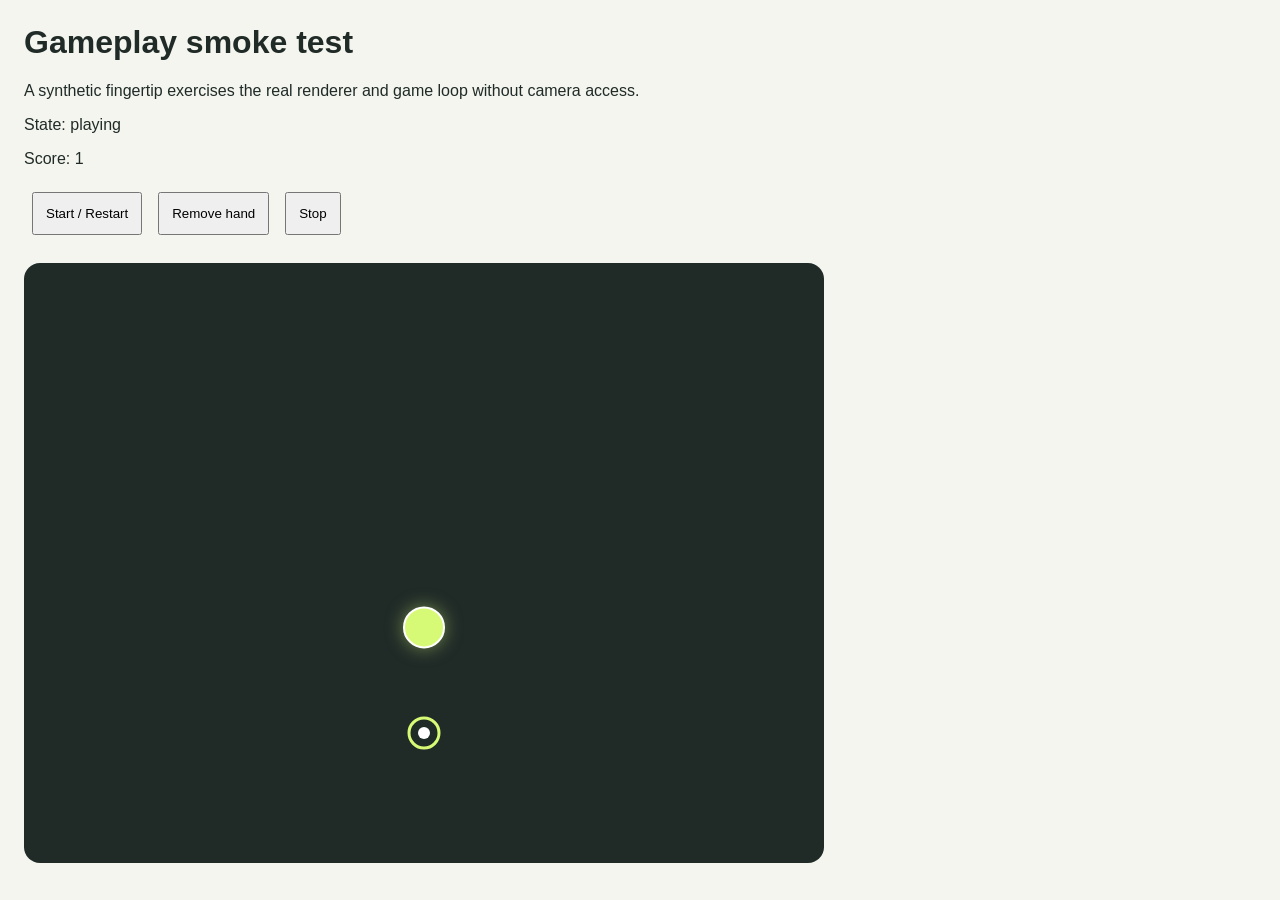
==== tests/gameplay-smoke.html @ 32a9c401 "Add core Air Juggler gameplay" ====
<!doctype html>
<html lang="en">
<meta charset="utf-8">
<meta name="viewport" content="width=device-width, initial-scale=1">
<title>Air Juggler gameplay smoke test</title>
<style>
body { font: 16px sans-serif; background: #f4f5ef; color: #202b28; margin: 24px; }
canvas { display: block; width: min(800px, 100%); aspect-ratio: 4 / 3; background: #202b28; border-radius: 16px; margin: 20px 0; }
button { padding: 12px; margin: 8px; }
</style>
<h1>Gameplay smoke test</h1>
<p>A synthetic fingertip exercises the real renderer and game loop without camera access.</p>
<p id="state" role="status"></p><p id="score"></p>
<button id="restart">Start / Restart</button><button id="remove">Remove hand</button><button id="stop">Stop</button>
<canvas width="800" height="600"></canvas>
<script type="module">
import { HandOverlay } from '../js/overlay.js';
import { GameLoop } from '../js/game-loop.js';
const canvas = document.querySelector('canvas');
const overlay = new HandOverlay(canvas, { videoWidth: 800, videoHeight: 600 });
let present = true;
const loop = new GameLoop(overlay,
  (state) => { document.querySelector('#state').textContent = `State: ${state}`; },
  (score) => { document.querySelector('#score').textContent = `Score: ${score}`; });
const timer = setInterval(() => {
  loop.setHand(present ? { keypoints: [{ name: 'index_finger_tip', x: 400, y: 470 }] } : null);
}, 50);
document.querySelector('#restart').onclick = () => { present = true; loop.start(); };
document.querySelector('#remove').onclick = () => { present = false; };
document.querySelector('#stop').onclick = () => { loop.stop(); document.querySelector('#state').textContent = 'State: stopped'; };
window.addEventListener('pagehide', () => { clearInterval(timer); loop.stop(); });
loop.start();
</script>
</html>
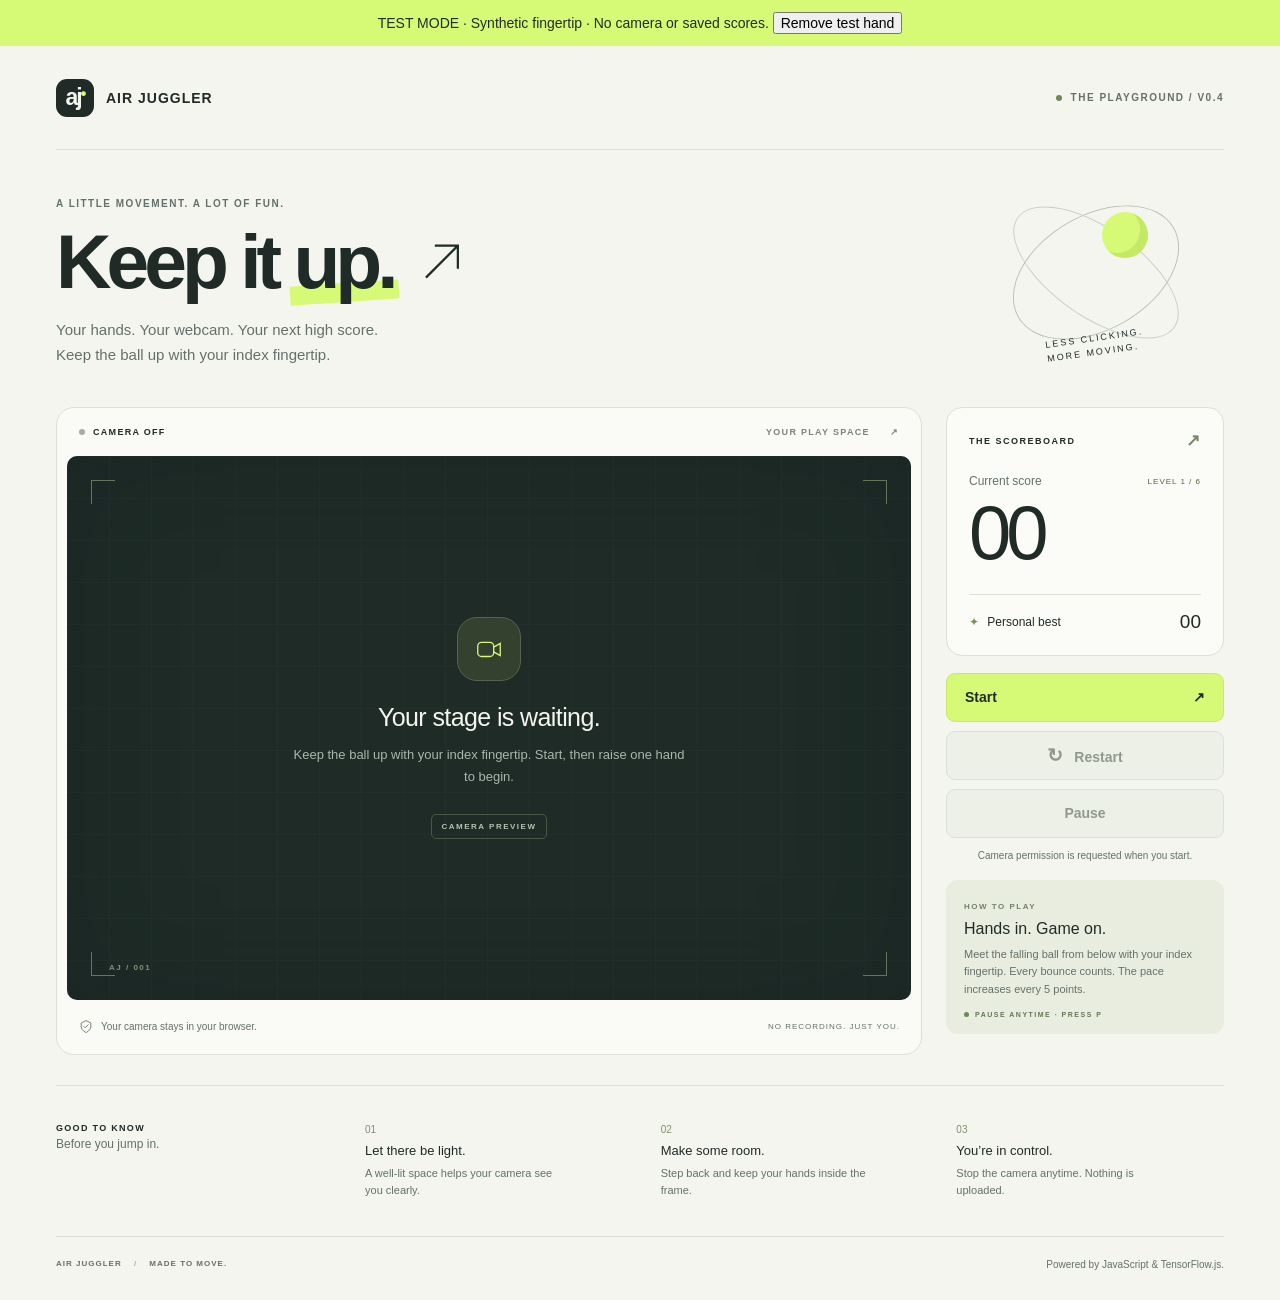
==== commit b2ea6e39: "Polish Air Juggler gameplay experience" ====
--- a/tests/gameplay-smoke.html
+++ b/tests/gameplay-smoke.html
@@ -2,33 +2,52 @@
 <html lang="en">
 <meta charset="utf-8">
 <meta name="viewport" content="width=device-width, initial-scale=1">
-<title>Air Juggler gameplay smoke test</title>
-<style>
-body { font: 16px sans-serif; background: #f4f5ef; color: #202b28; margin: 24px; }
-canvas { display: block; width: min(800px, 100%); aspect-ratio: 4 / 3; background: #202b28; border-radius: 16px; margin: 20px 0; }
-button { padding: 12px; margin: 8px; }
-</style>
-<h1>Gameplay smoke test</h1>
-<p>A synthetic fingertip exercises the real renderer and game loop without camera access.</p>
-<p id="state" role="status"></p><p id="score"></p>
-<button id="restart">Start / Restart</button><button id="remove">Remove hand</button><button id="stop">Stop</button>
-<canvas width="800" height="600"></canvas>
+<title>Air Juggler — synthetic-hand test</title>
+<link rel="stylesheet" href="../css/styles.css">
+<p id="test-status">Loading the actual game UI with a synthetic hand…</p>
 <script type="module">
-import { HandOverlay } from '../js/overlay.js';
-import { GameLoop } from '../js/game-loop.js';
-const canvas = document.querySelector('canvas');
-const overlay = new HandOverlay(canvas, { videoWidth: 800, videoHeight: 600 });
+// Reuse production markup and modules; never request a camera or save test scores.
+const response = await fetch('../index.html');
+const page = new DOMParser().parseFromString(await response.text(), 'text/html');
+document.body.replaceChildren(...page.body.childNodes);
+const banner = document.createElement('div');
+banner.style.cssText = 'padding:12px;text-align:center;background:#d7fa76';
+banner.textContent = 'TEST MODE · Synthetic fingertip · No camera or saved scores. ';
+const remove = document.createElement('button');
+remove.textContent = 'Remove test hand';
+banner.append(remove);
+document.body.prepend(banner);
+const { HandOverlay } = await import('../js/overlay.js');
+const { GameLoop } = await import('../js/game-loop.js');
+const { elements, renderState, renderScores, renderRound } = await import('../js/ui.js');
+const overlay = new HandOverlay(elements.canvas, { videoWidth: 800, videoHeight: 600 });
 let present = true;
-const loop = new GameLoop(overlay,
-  (state) => { document.querySelector('#state').textContent = `State: ${state}`; },
-  (score) => { document.querySelector('#score').textContent = `Score: ${score}`; });
+let state = 'idle';
+let best = 0;
+let previousBest = 0;
+const loop = new GameLoop(overlay, (next, details) => {
+  if (state !== next) { state = next; renderState(state); }
+  renderRound(state, details, best, previousBest);
+}, (score) => { best = Math.max(best, score); renderScores(score, best); });
+function start() {
+  present = true;
+  previousBest = best;
+  state = 'waiting';
+  renderState(state);
+  loop.start();
+}
+elements.start.onclick = () => {
+  if (state === 'idle') start();
+  else { loop.stop(); state = 'idle'; renderState(state); }
+};
+elements.restart.onclick = start;
+elements.pause.onclick = () => loop.paused ? loop.resume() : loop.pause();
+remove.onclick = () => { present = false; };
 const timer = setInterval(() => {
   loop.setHand(present ? { keypoints: [{ name: 'index_finger_tip', x: 400, y: 470 }] } : null);
 }, 50);
-document.querySelector('#restart').onclick = () => { present = true; loop.start(); };
-document.querySelector('#remove').onclick = () => { present = false; };
-document.querySelector('#stop').onclick = () => { loop.stop(); document.querySelector('#state').textContent = 'State: stopped'; };
 window.addEventListener('pagehide', () => { clearInterval(timer); loop.stop(); });
-loop.start();
+renderScores(0, 0);
+renderState('idle');
 </script>
 </html>
--- a/css/styles.css
+++ b/css/styles.css
@@ -0,0 +1,900 @@
+:root {
+  color-scheme:light;
+  --paper:#f4f5ef;
+  --ink:#202b28;
+  --muted:#64716b;
+  --line:#dce0d6;
+  --accent:#d7fa76;
+  --display:'Space Grotesk',sans-serif;
+  --body:'DM Sans',sans-serif
+}
+
+* {
+  box-sizing:border-box
+}
+
+body {
+  margin:0;
+  background:var(--paper);
+  color:var(--ink);
+  font-family:var(--body);
+  font-size:14px
+}
+
+button,a {
+  -webkit-tap-highlight-color:transparent
+}
+
+button {
+  font:inherit
+}
+
+button:focus-visible,a:focus-visible {
+  outline:3px solid #567729;
+  outline-offset:5px
+}
+
+[hidden] {
+  display:none!important
+}
+
+.page-shell {
+  max-width:1320px;
+  padding:0 56px;
+  margin:auto
+}
+
+.site-header {
+  height:104px;
+  display:flex;
+  align-items:center;
+  justify-content:space-between;
+  border-bottom:1px solid var(--line)
+}
+
+.brand {
+  display:flex;
+  align-items:center;
+  gap:12px;
+  text-decoration:none;
+  color:var(--ink);
+  font:700 14px var(--display);
+  letter-spacing:1px
+}
+
+.brand-mark {
+  background:var(--ink);
+  color:var(--paper);
+  width:38px;
+  height:38px;
+  border-radius:11px;
+  display:flex;
+  align-items:center;
+  justify-content:center;
+  font-size:23px;
+  letter-spacing:-2px
+}
+
+.brand-mark span {
+  color:var(--accent);
+  font-size:17px;
+  align-self:flex-start;
+  margin-top:5px
+}
+
+.build-tag,.eyebrow,.small-label,.development-tag,.stage-toolbar,.preview-tag,.stage-coordinate,.score-heading,.site-footer {
+  font-size:10px;
+  letter-spacing:1.5px;
+  font-weight:700
+}
+
+.build-tag {
+  display:flex;
+  gap:9px;
+  align-items:center;
+  color:var(--muted)
+}
+
+.build-tag>span,.development-tag>span {
+  width:6px;
+  height:6px;
+  border-radius:50%;
+  background:#6f8759
+}
+
+.intro {
+  display:flex;
+  justify-content:space-between;
+  align-items:center;
+  padding:48px 0 40px
+}
+
+.eyebrow {
+  margin:0 0 14px;
+  color:var(--muted)
+}
+
+h1 {
+  font:600 clamp(56px,6vw,82px)/1 var(--display);
+  letter-spacing:-5px;
+  margin:0 0 18px
+}
+
+h1>span {
+  position:relative;
+  z-index:0
+}
+
+h1>span:after {
+  content:'';
+  position:absolute;
+  left:-3px;
+  right:-6px;
+  bottom:2px;
+  height:19px;
+  background:var(--accent);
+  z-index:-1;
+  transform:rotate(-4deg)
+}
+
+h1 svg {
+  width:52px;
+  height:52px;
+  stroke:var(--ink);
+  stroke-width:3;
+  fill:none;
+  margin-left:23px
+}
+
+.intro-copy {
+  color:var(--muted);
+  line-height:1.65;
+  margin:0;
+  font-size:15px
+}
+
+.orbit {
+  position:relative;
+  width:180px;
+  height:155px;
+  margin-right:38px
+}
+
+.orbit-ring {
+  position:absolute;
+  inset:10px 0 30px;
+  border:1px solid #bac5af;
+  border-radius:50%;
+  transform:rotate(-30deg)
+}
+
+.orbit-ring:after {
+  content:'';
+  position:absolute;
+  inset:12px -7px;
+  border:1px solid #c9d1c1;
+  border-radius:50%;
+  transform:rotate(65deg)
+}
+
+.orbit-ball {
+  position:absolute;
+  top:7px;
+  right:38px;
+  width:46px;
+  height:46px;
+  border-radius:50%;
+  background:var(--accent);
+  box-shadow:inset -8px -5px 0 #c4e967
+}
+
+.orbit-caption {
+  position:absolute;
+  bottom:1px;
+  left:40px;
+  font-size:9px;
+  letter-spacing:2px;
+  line-height:1.5;
+  transform:rotate(-8deg)
+}
+
+.play-layout {
+  display:grid;
+  grid-template-columns:minmax(0,1fr) 278px;
+  gap:24px
+}
+
+.stage-card {
+  border:1px solid var(--line);
+  border-radius:18px;
+  overflow:hidden;
+  background:#fafbf7;
+  align-self:start
+}
+
+.stage-toolbar {
+  display:flex;
+  justify-content:space-between;
+  align-items:center;
+  padding:19px 22px;
+  font-size:9px;
+  letter-spacing:1.3px
+}
+
+.stage-toolbar>span:first-child {
+  display:flex;
+  align-items:center;
+  gap:8px
+}
+
+.status-dot {
+  height:6px;
+  width:6px;
+  background:#a6aea7;
+  border-radius:50%
+}
+
+.status-dot[data-state=ready] {
+  background:#709b3a
+}
+
+.status-dot[data-state=error] {
+  background:#c45c46
+}
+
+.stage-label {
+  color:#7b847d
+}
+
+.stage-label>span {
+  margin-left:16px
+}
+
+.stage {
+  position:relative;
+  aspect-ratio:16/10;
+  background:#1e2b26;
+  overflow:hidden;
+  margin:0 10px;
+  border-radius:10px;
+  display:grid;
+  place-items:center;
+  color:#f4f5ef
+}
+
+.stage-grid {
+  position:absolute;
+  inset:0;
+  background-image:linear-gradient(#ffffff05 1px,transparent 1px),linear-gradient(90deg,#ffffff05 1px,transparent 1px);
+  background-size:42px 42px;
+  pointer-events:none
+}
+
+.stage:after {
+  content:'';
+  position:absolute;
+  inset:0;
+  pointer-events:none;
+  box-shadow:inset 0 0 110px #101b2340
+}
+
+.stage video,.stage canvas {
+  position:absolute;
+  inset:0;
+  width:100%;
+  height:100%;
+  object-fit:cover
+}
+
+.stage video {
+  transform:scaleX(-1)
+}
+
+.stage canvas {
+  pointer-events:none
+}
+
+.corner {
+  position:absolute;
+  width:24px;
+  height:24px;
+  border-color:#66765d;
+  border-style:solid;
+  z-index:1
+}
+
+.top-left {
+  top:24px;
+  left:24px;
+  border-width:1px 0 0 1px
+}
+
+.top-right {
+  top:24px;
+  right:24px;
+  border-width:1px 1px 0 0
+}
+
+.bottom-left {
+  bottom:24px;
+  left:24px;
+  border-width:0 0 1px 1px
+}
+
+.bottom-right {
+  bottom:24px;
+  right:24px;
+  border-width:0 1px 1px 0
+}
+
+.stage-message {
+  position:relative;
+  text-align:center;
+  z-index:2;
+  padding:48px 28px;
+  max-width:450px
+}
+
+.camera-icon {
+  margin:0 auto 22px;
+  width:64px;
+  height:64px;
+  border:1px solid #56634e;
+  border-radius:20px;
+  display:grid;
+  place-items:center;
+  background:#34412e
+}
+
+.camera-icon svg {
+  width:30px;
+  fill:none;
+  stroke:var(--accent);
+  stroke-width:1.4
+}
+
+.stage-message h2 {
+  font:500 25px var(--display);
+  letter-spacing:-.6px;
+  margin:0 0 12px
+}
+
+.stage-message p {
+  font-size:13px;
+  color:#aab7ac;
+  line-height:1.7;
+  margin:0
+}
+
+.preview-tag {
+  display:inline-block;
+  margin-top:26px;
+  border:1px solid #4a5747;
+  padding:7px 10px;
+  border-radius:5px;
+  font-size:8px;
+  color:#b4c1ad
+}
+
+.stage-coordinate {
+  position:absolute;
+  left:42px;
+  bottom:28px;
+  color:#8e9c88;
+  font-size:8px
+}
+
+.stage-footer {
+  display:flex;
+  justify-content:space-between;
+  align-items:center;
+  padding:19px 21px;
+  color:var(--muted);
+  font-size:10px;
+  gap:12px
+}
+
+.stage-footer>span:first-child {
+  display:flex;
+  align-items:center;
+  gap:7px
+}
+
+.stage-footer svg {
+  width:16px;
+  height:16px;
+  stroke:#718467;
+  fill:none;
+  stroke-width:1.2
+}
+
+.stage-footer>span:last-child {
+  font-size:8px;
+  letter-spacing:1px
+}
+
+.control-panel {
+  display:flex;
+  flex-direction:column;
+  gap:17px
+}
+
+.score-card {
+  border:1px solid var(--line);
+  border-radius:16px;
+  padding:22px;
+  background:#fbfcf8
+}
+
+.score-heading {
+  display:flex;
+  justify-content:space-between;
+  align-items:center
+}
+
+.score-heading h2 {
+  font:inherit;
+  margin:0;
+  font-size:9px
+}
+
+.score-heading>span {
+  font-size:17px;
+  color:#7b866f
+}
+
+.score-label {
+  margin:23px 0 0;
+  color:var(--muted);
+  font-size:12px
+}
+
+.score-value {
+  font:500 76px/.98 var(--display);
+  letter-spacing:-5px;
+  margin:8px 0 23px;
+  font-variant-numeric:tabular-nums
+}
+
+.high-score {
+  display:flex;
+  justify-content:space-between;
+  align-items:center;
+  border-top:1px solid var(--line);
+  padding-top:16px;
+  font-size:12px
+}
+
+.high-score>span>span {
+  color:#7b9250;
+  margin-right:5px
+}
+
+.high-score strong {
+  font:500 19px var(--display)
+}
+
+.button {
+  width:100%;
+  min-height:49px;
+  border-radius:9px;
+  font-weight:700;
+  cursor:pointer;
+  transition:background .2s,transform .2s
+}
+
+.button:not(:disabled):active {
+  transform:translateY(1px)
+}
+
+.button-primary {
+  background:var(--accent);
+  border:1px solid #c6e86b;
+  display:flex;
+  justify-content:space-between;
+  align-items:center;
+  padding:0 18px;
+  color:var(--ink)
+}
+
+.button-primary:hover:not(:disabled) {
+  background:#c9ef64
+}
+
+.button-primary:disabled {
+  opacity:.65;
+  cursor:wait
+}
+
+.button-secondary {
+  margin-top:9px;
+  border:1px solid var(--line);
+  background:transparent;
+  color:var(--ink)
+}
+
+.button-secondary>span {
+  font-size:19px;
+  margin-right:7px
+}
+
+.button-secondary:hover:not(:disabled) {
+  background:#e8ecdf
+}
+
+.button:disabled {
+  cursor:not-allowed
+}
+
+.button-secondary:disabled {
+  color:#91998e;
+  background:#edf0e7
+}
+
+.action-card>p {
+  color:var(--muted);
+  font-size:10px;
+  text-align:center;
+  line-height:1.5;
+  margin:10px 8px 0
+}
+
+.coming-card {
+  padding:16px 18px;
+  border-radius:12px;
+  background:#e9eddf
+}
+
+.small-label {
+  font-size:8px;
+  color:#748063
+}
+
+.coming-card h3 {
+  font:500 16px var(--display);
+  margin:8px 0
+}
+
+.coming-card p {
+  font-size:11px;
+  line-height:1.6;
+  color:var(--muted);
+  margin:0 0 12px
+}
+
+.development-tag {
+  font-size:7px;
+  display:flex;
+  align-items:center;
+  gap:6px;
+  color:#657552
+}
+
+.development-tag>span {
+  width:5px;
+  height:5px
+}
+
+.setup-guide {
+  display:grid;
+  grid-template-columns:1.05fr repeat(3,1fr);
+  gap:28px;
+  padding:34px 0 36px;
+  margin-top:30px;
+  border-top:1px solid var(--line)
+}
+
+.setup-guide>h2 {
+  font-size:9px;
+  letter-spacing:1.3px;
+  line-height:1.9;
+  margin:0
+}
+
+.setup-guide>h2>span {
+  font:400 12px var(--body);
+  letter-spacing:0;
+  color:var(--muted)
+}
+
+.step-number {
+  font:500 10px var(--display);
+  color:#81906f
+}
+
+.setup-guide h3 {
+  font:500 13px var(--display);
+  margin:7px 0
+}
+
+.setup-guide p {
+  font-size:11px;
+  line-height:1.6;
+  color:var(--muted);
+  margin:0;
+  max-width:205px
+}
+
+.site-footer {
+  display:flex;
+  justify-content:space-between;
+  padding:22px 0 30px;
+  border-top:1px solid var(--line);
+  color:var(--muted);
+  font-size:8px;
+  letter-spacing:1px
+}
+
+.site-footer>span:last-child {
+  font-weight:400;
+  letter-spacing:0;
+  font-size:10px
+}
+
+.footer-divider {
+  margin:0 9px;
+  color:#a9b29e
+}
+
+.live-caption {
+  position:absolute;
+  bottom:20px;
+  z-index:2;
+  background:#1e2b26e6;
+  padding:10px 14px;
+  border-radius:30px;
+  font-size:11px;
+  max-width:90%;
+  text-align:center
+}
+
+.live-caption>span {
+  display:inline-block;
+  width:6px;
+  height:6px;
+  border-radius:50%;
+  background:var(--accent);
+  margin-right:5px
+}
+
+.stage[data-state=loading] .camera-icon {
+  animation:pulse 1.3s ease-in-out infinite
+}
+
+.stage[data-state=error] .camera-icon {
+  border-color:#bc866b
+}
+
+.stage[data-state=ready] .stage-coordinate {
+  display:none
+}
+
+@keyframes pulse {
+  50% {
+    opacity:.45
+  }
+}
+
+@media(min-width:1100px) {
+  .stage {
+    aspect-ratio:16/10.3
+  }
+}
+
+@media(max-width:950px) {
+  .page-shell {
+    padding:0 28px
+  }
+  .play-layout {
+    grid-template-columns:minmax(0,1fr) 240px;
+    gap:16px
+  }
+  .stage {
+    aspect-ratio:3/4
+  }
+  .stage-footer>span:last-child {
+    display:none
+  }
+  .orbit {
+    margin-right:0
+  }
+  .setup-guide {
+    gap:20px
+  }
+}
+
+@media(max-width:680px) {
+  .page-shell {
+    padding:0 20px
+  }
+  .site-header {
+    height:80px
+  }
+  .brand {
+    font-size:12px
+  }
+  .build-tag {
+    font-size:7px;
+    letter-spacing:.7px
+  }
+  .intro {
+    padding:34px 0 30px
+  }
+  h1 {
+    font-size:62px;
+    letter-spacing:-4px
+  }
+  h1 svg {
+    width:38px;
+    margin-left:12px
+  }
+  .intro-copy {
+    font-size:13px
+  }
+  .eyebrow {
+    font-size:8px
+  }
+  .orbit {
+    display:none
+  }
+  .play-layout {
+    grid-template-columns:1fr
+  }
+  .stage {
+    aspect-ratio:4/3;
+    min-height:310px
+  }
+  .stage-toolbar {
+    padding:17px
+  }
+  .stage-message h2 {
+    font-size:23px
+  }
+  .stage-message {
+    padding:32px 22px
+  }
+  .camera-icon {
+    margin-bottom:16px
+  }
+  .preview-tag {
+    margin-top:18px
+  }
+  .control-panel {
+    display:grid;
+    grid-template-columns:1fr 1fr;
+    gap:14px
+  }
+  .score-card {
+    padding:16px
+  }
+  .score-label {
+    margin-top:14px
+  }
+  .score-value {
+    font-size:58px;
+    margin-bottom:14px
+  }
+  .high-score {
+    font-size:10px;
+    gap:8px
+  }
+  .score-heading h2 {
+    font-size:8px;
+    letter-spacing:.8px
+  }
+  .action-card {
+    align-self:center
+  }
+  .coming-card {
+    grid-column:1/-1
+  }
+  .setup-guide {
+    grid-template-columns:1fr 1fr;
+    gap:25px;
+    margin-top:25px;
+    padding-top:26px
+  }
+  .site-footer {
+    gap:14px;
+    flex-wrap:wrap
+  }
+  .stage-label {
+    font-size:8px
+  }
+  .stage-label>span {
+    margin-left:6px
+  }
+}
+
+@media(prefers-reduced-motion:reduce) {
+  *,*:before,*:after {
+    animation:none!important;
+    transition:none!important
+  }
+}
+
+
+/* Tracking overlays share the preview's exact content area. */
+.stage canvas {
+  object-fit: fill;
+  z-index: 1;
+}
+.live-caption > #tracking-message {
+  display: inline;
+  width: auto;
+  height: auto;
+  border-radius: 0;
+  background: none;
+  margin: 0;
+}
+.stage[data-state="model-loading"] .stage-message {
+  background: rgba(30, 43, 38, 0.94);
+  border-radius: 16px;
+  margin: 16px;
+}
+.stage[data-state="model-loading"] .camera-icon {
+  animation: pulse 1.3s ease-in-out infinite;
+}
+.stage[data-state="tracking"] .stage-coordinate,
+.stage[data-state="no-hand"] .stage-coordinate {
+  display: none;
+}
+.status-dot[data-state="tracking"] {
+  background: #709b3a;
+}
+.status-dot[data-state="no-hand"],
+.status-dot[data-state="model-loading"] {
+  background: #b78b35;
+}
+@media (prefers-reduced-motion: reduce) {
+  .stage[data-state="model-loading"] .camera-icon { animation: none; }
+}
+
+.stage[data-state="game-over"] .stage-message {
+  background: rgba(30, 43, 38, 0.95);
+  border-radius: 16px;
+  margin: 16px;
+}
+.stage[data-state="game-over"] .preview-tag { display: none; }
+.stage[data-state="playing"] .stage-coordinate,
+.stage[data-state="waiting"] .stage-coordinate { display: none; }
+.status-dot[data-state="playing"],
+.status-dot[data-state="waiting"] { background: #709b3a; }
+
+/* Round feedback stays inside the original play-space visual language. */
+.score-label { display: flex; justify-content: space-between; align-items: center; gap: 8px; }
+#level { font-size: 8px; letter-spacing: 1px; color: #52643e; }
+.countdown {
+  position: absolute;
+  z-index: 3;
+  display: grid;
+  place-items: center;
+  width: 110px;
+  height: 110px;
+  border-radius: 50%;
+  background: rgba(30, 43, 38, 0.9);
+  border: 2px solid var(--accent);
+  color: var(--accent);
+  font: 600 64px var(--display);
+  pointer-events: none;
+}
+.stage[data-state="paused"] .stage-message {
+  background: rgba(30, 43, 38, 0.95);
+  border-radius: 16px;
+  margin: 16px;
+}
+.stage[data-state="paused"] .camera-icon,
+.stage[data-state="paused"] .preview-tag,
+.stage[data-state="game-over"] .camera-icon { display: none; }
+#round-result { margin-top: 20px; }
+#result-caption { font-size: 9px; letter-spacing: 1.5px; color: var(--accent); }
+#final-score { display: block; font: 600 62px/1.1 var(--display); margin: 6px 0; }
+#round-result #result-detail { font-size: 11px; }
+.status-dot[data-state="paused"] { background: #b78b35; }
+.stage[data-state="countdown"] .stage-coordinate,
+.stage[data-state="paused"] .stage-coordinate { display: none; }
+@media (max-width: 680px) {
+  .stage[data-state="game-over"] .stage-message { padding: 18px; }
+  #round-result { margin-top: 10px; }
+  #final-score { font-size: 46px; }
+}
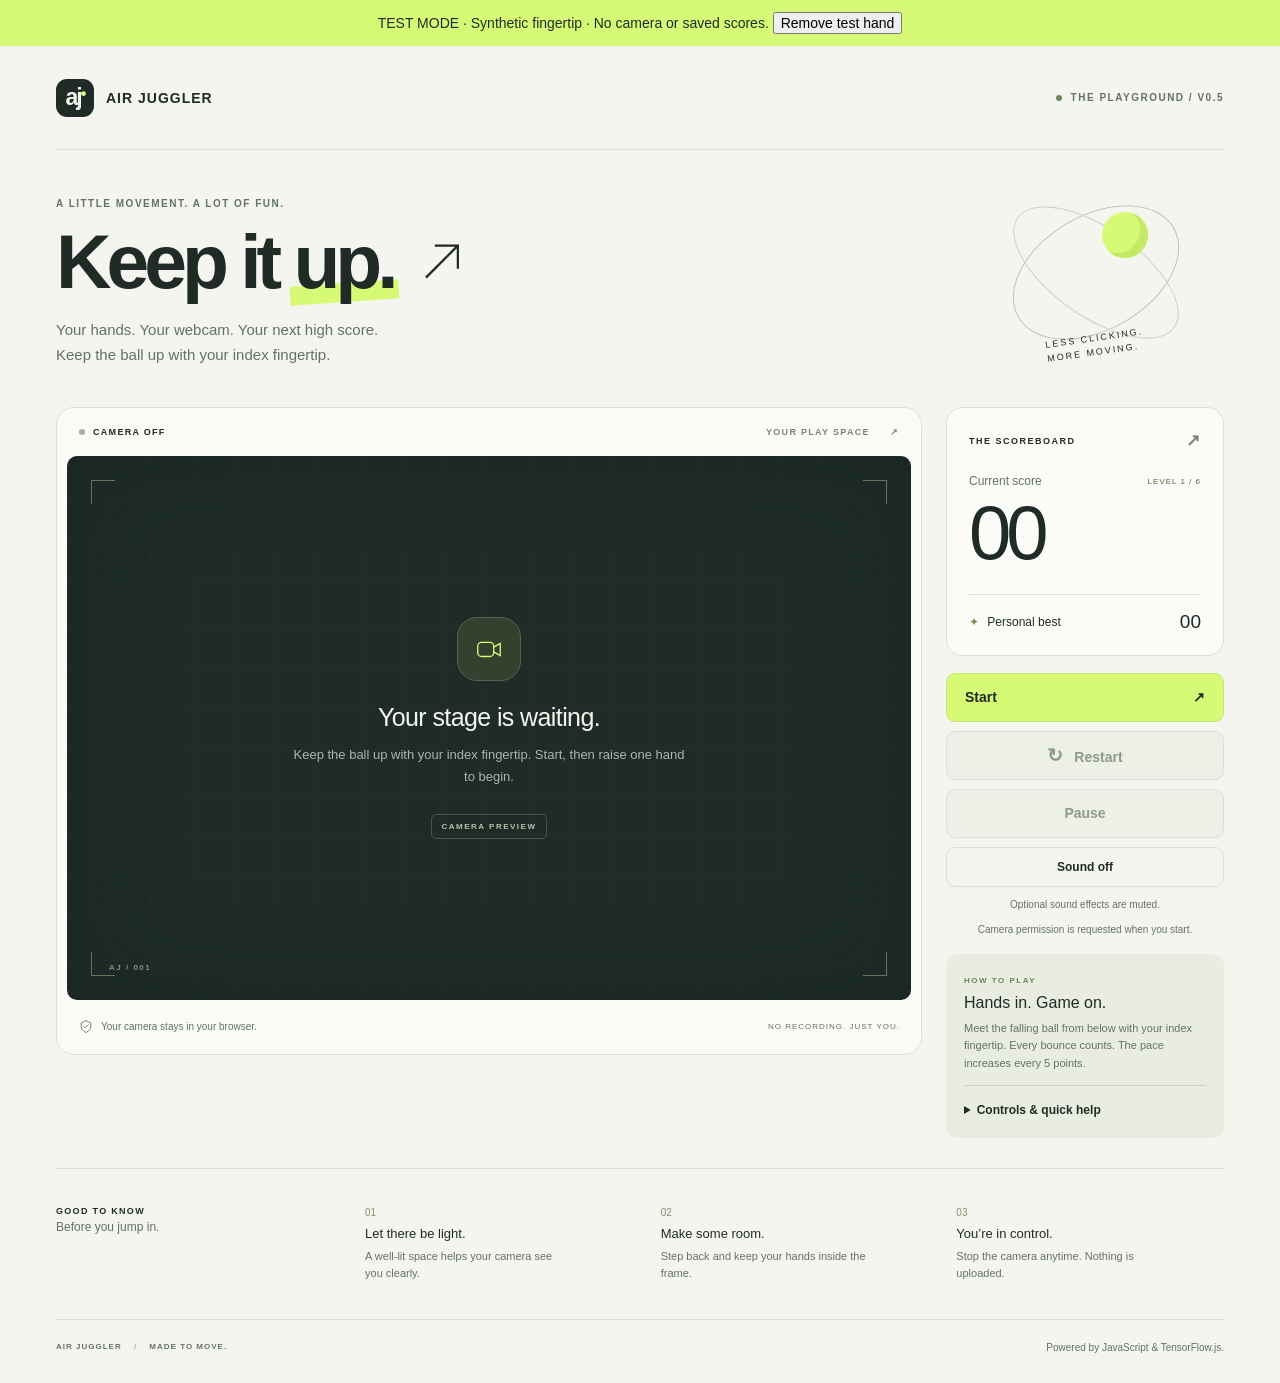
==== commit bfb3d90d: "Add audio and game feedback" ====
--- a/tests/gameplay-smoke.html
+++ b/tests/gameplay-smoke.html
@@ -18,9 +18,13 @@
 banner.append(remove);
 document.body.prepend(banner);
 const { HandOverlay } = await import('../js/overlay.js');
+const { GameAudio } = await import('../js/audio.js');
+const { GameFeedback } = await import('../js/feedback.js');
 const { GameLoop } = await import('../js/game-loop.js');
-const { elements, renderState, renderScores, renderRound } = await import('../js/ui.js');
+const { elements, renderState, renderScores, renderRound, flashScore, announceLevel, clearFeedback, renderSound } = await import('../js/ui.js');
 const overlay = new HandOverlay(elements.canvas, { videoWidth: 800, videoHeight: 600 });
+const audio = new GameAudio();
+const feedback = new GameFeedback(audio, flashScore, announceLevel);
 let present = true;
 let state = 'idle';
 let best = 0;
@@ -28,8 +32,12 @@
 const loop = new GameLoop(overlay, (next, details) => {
   if (state !== next) { state = next; renderState(state); }
   renderRound(state, details, best, previousBest);
+  feedback.update(state, details);
+  if (['paused', 'game-over'].includes(state)) clearFeedback();
 }, (score) => { best = Math.max(best, score); renderScores(score, best); });
 function start() {
+  feedback.reset();
+  clearFeedback();
   present = true;
   previousBest = best;
   state = 'waiting';
@@ -38,16 +46,23 @@
 }
 elements.start.onclick = () => {
   if (state === 'idle') start();
-  else { loop.stop(); state = 'idle'; renderState(state); }
+  else { loop.stop(); feedback.reset(); clearFeedback(); state = 'idle'; renderState(state); }
 };
 elements.restart.onclick = start;
 elements.pause.onclick = () => loop.paused ? loop.resume() : loop.pause();
+elements.sound.onclick = async () => {
+  if (audio.muted) {
+    const enabled = await audio.enable();
+    renderSound(audio.muted, !enabled);
+  } else { audio.mute(); renderSound(true); }
+};
 remove.onclick = () => { present = false; };
 const timer = setInterval(() => {
   loop.setHand(present ? { keypoints: [{ name: 'index_finger_tip', x: 400, y: 470 }] } : null);
 }, 50);
-window.addEventListener('pagehide', () => { clearInterval(timer); loop.stop(); });
+window.addEventListener('pagehide', () => { clearInterval(timer); loop.stop(); audio.mute(); });
 renderScores(0, 0);
 renderState('idle');
+renderSound(true);
 </script>
 </html>
--- a/css/styles.css
+++ b/css/styles.css
@@ -898,3 +898,36 @@
   #round-result { margin-top: 10px; }
   #final-score { font-size: 46px; }
 }
+
+/* Optional feedback complements, rather than replaces, visible game states. */
+.score-value { transition: color 160ms ease, transform 160ms ease; transform-origin: left center; }
+.score-value.score-hit { color: #4d7221; transform: scale(1.04); }
+.level-notice {
+  position: absolute;
+  top: 18px;
+  left: 50%;
+  transform: translateX(-50%);
+  z-index: 3;
+  max-width: calc(100% - 40px);
+  padding: 10px 16px;
+  border: 1px solid #d7fa7680;
+  border-radius: 24px;
+  background: #202b28ed;
+  color: var(--accent);
+  font-size: 12px;
+  text-align: center;
+  pointer-events: none;
+}
+.sound-button { min-height: 40px; font-size: 12px; }
+.sound-button[aria-pressed="true"] { background: #e0ebcb; border-color: #b0c78b; }
+.sound-status { font-size: 10px; color: var(--muted); }
+.controls-help { border-top: 1px solid #cdd5c2; padding-top: 12px; margin-top: 12px; }
+.controls-help summary { cursor: pointer; font-weight: 600; font-size: 12px; padding: 5px 0; }
+.controls-help summary:focus-visible { outline: 3px solid #567729; outline-offset: 4px; border-radius: 3px; }
+.controls-help dl { font-size: 11px; line-height: 1.6; margin: 12px 0; }
+.controls-help dt { font-weight: 700; margin-top: 8px; }
+.controls-help dd { margin: 0; color: var(--muted); }
+kbd { font: inherit; padding: 1px 5px; border: 1px solid #aab799; border-radius: 4px; }
+@media (prefers-reduced-motion: reduce) {
+  .score-value.score-hit { transform: none; }
+}
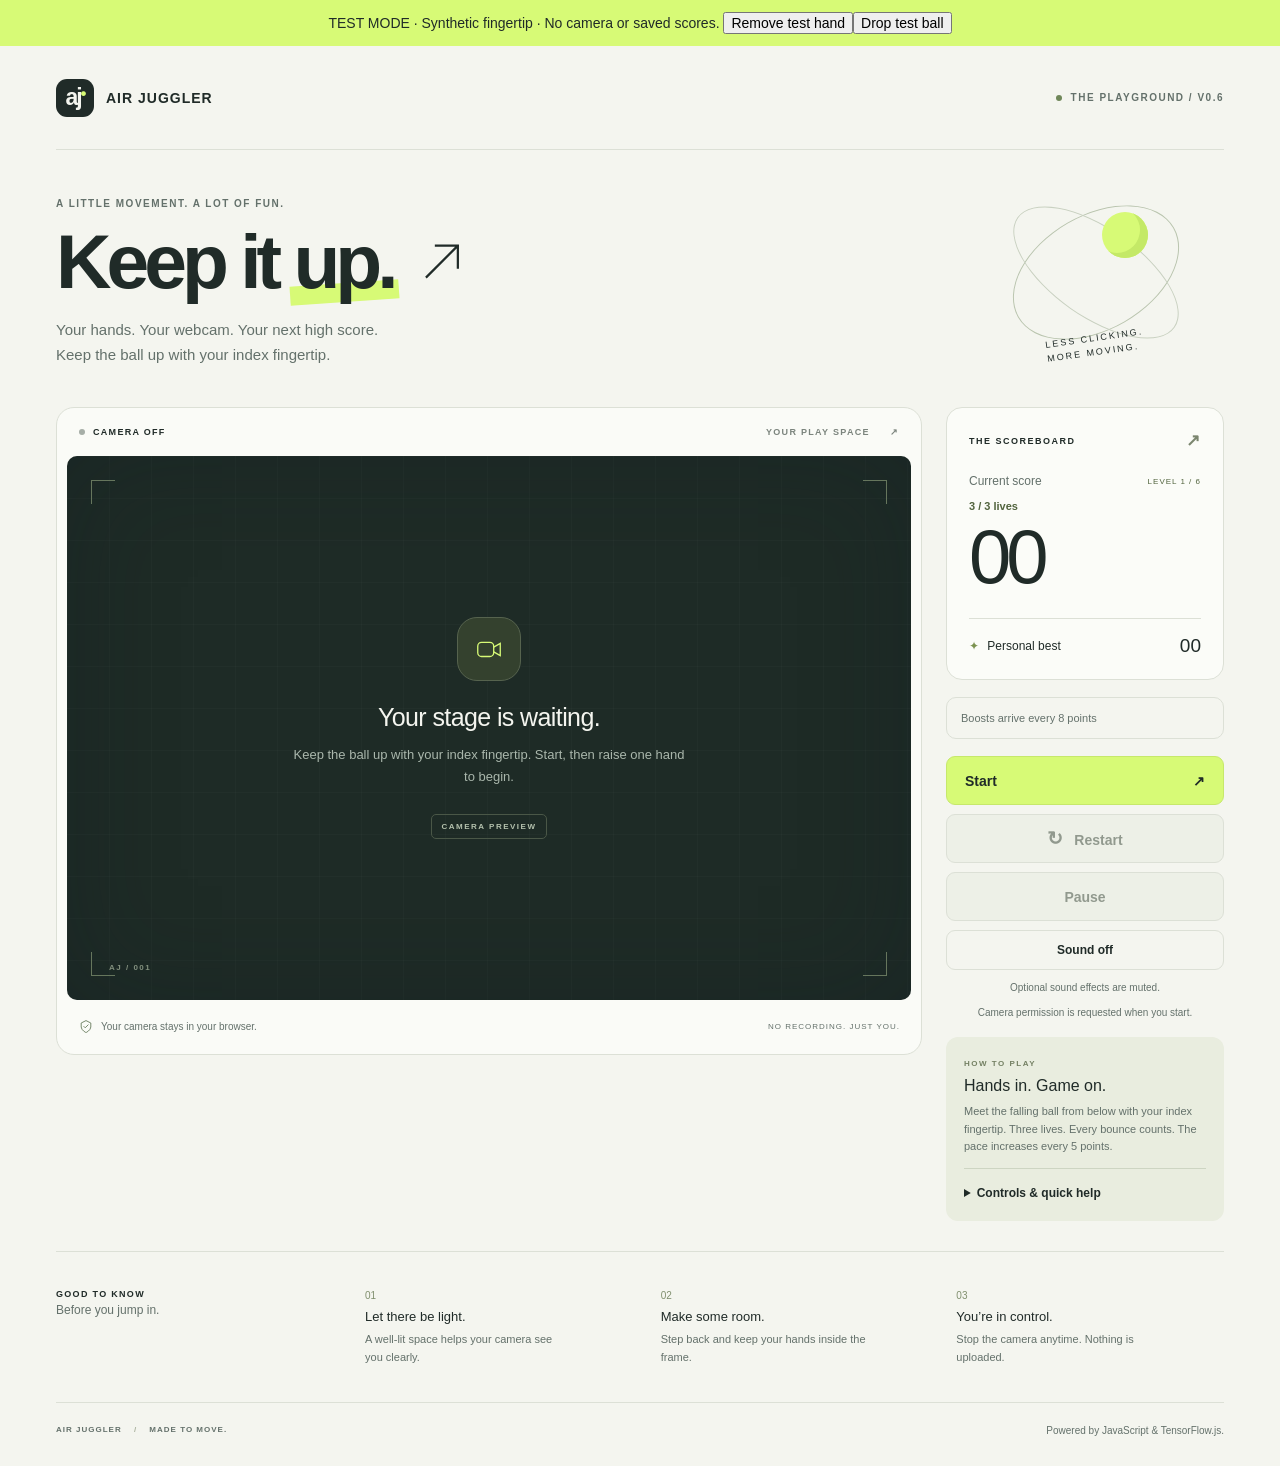
==== commit 6e8fa80d: "Add advanced gameplay features" ====
--- a/tests/gameplay-smoke.html
+++ b/tests/gameplay-smoke.html
@@ -16,6 +16,9 @@
 const remove = document.createElement('button');
 remove.textContent = 'Remove test hand';
 banner.append(remove);
+const drop = document.createElement('button');
+drop.textContent = 'Drop test ball';
+banner.append(drop);
 document.body.prepend(banner);
 const { HandOverlay } = await import('../js/overlay.js');
 const { GameAudio } = await import('../js/audio.js');
@@ -33,12 +36,13 @@
   if (state !== next) { state = next; renderState(state); }
   renderRound(state, details, best, previousBest);
   feedback.update(state, details);
-  if (['paused', 'game-over'].includes(state)) clearFeedback();
+  if (['paused', 'game-over', 'life-lost'].includes(state)) clearFeedback();
 }, (score) => { best = Math.max(best, score); renderScores(score, best); });
 function start() {
   feedback.reset();
   clearFeedback();
   present = true;
+  remove.textContent = 'Remove test hand';
   previousBest = best;
   state = 'waiting';
   renderState(state);
@@ -56,7 +60,11 @@
     renderSound(audio.muted, !enabled);
   } else { audio.mute(); renderSound(true); }
 };
-remove.onclick = () => { present = false; };
+remove.onclick = () => {
+  present = !present;
+  remove.textContent = present ? 'Remove test hand' : 'Restore test hand';
+};
+drop.onclick = () => { if (loop.game.status === 'playing') loop.game.ball.y = 650; };
 const timer = setInterval(() => {
   loop.setHand(present ? { keypoints: [{ name: 'index_finger_tip', x: 400, y: 470 }] } : null);
 }, 50);
--- a/css/styles.css
+++ b/css/styles.css
@@ -931,3 +931,26 @@
 @media (prefers-reduced-motion: reduce) {
   .score-value.score-hit { transform: none; }
 }
+
+.round-status { margin-top: 12px; font-size: 11px; font-weight: 600; color: #52643e; }
+.power-status {
+  display: flex;
+  align-items: center;
+  justify-content: space-between;
+  gap: 8px;
+  padding: 12px 14px;
+  border: 1px solid var(--line);
+  border-radius: 10px;
+  font-size: 11px;
+  line-height: 1.5;
+  color: var(--muted);
+}
+.power-status[data-active="true"] { background: #e4efcf; border-color: #a8be83; color: #31451e; }
+#power-time { white-space: nowrap; font-variant-numeric: tabular-nums; font-weight: 700; }
+.stage[data-state="life-lost"] .stage-message { background: #1e2b26f2; border-radius: 16px; margin: 16px; }
+.stage[data-state="life-lost"] .camera-icon,
+.stage[data-state="life-lost"] .preview-tag { display: none; }
+.status-dot[data-state="life-lost"] { background: #b78b35; }
+@media (max-width: 680px) {
+  .power-status { grid-column: 1 / -1; grid-row: 2; }
+}
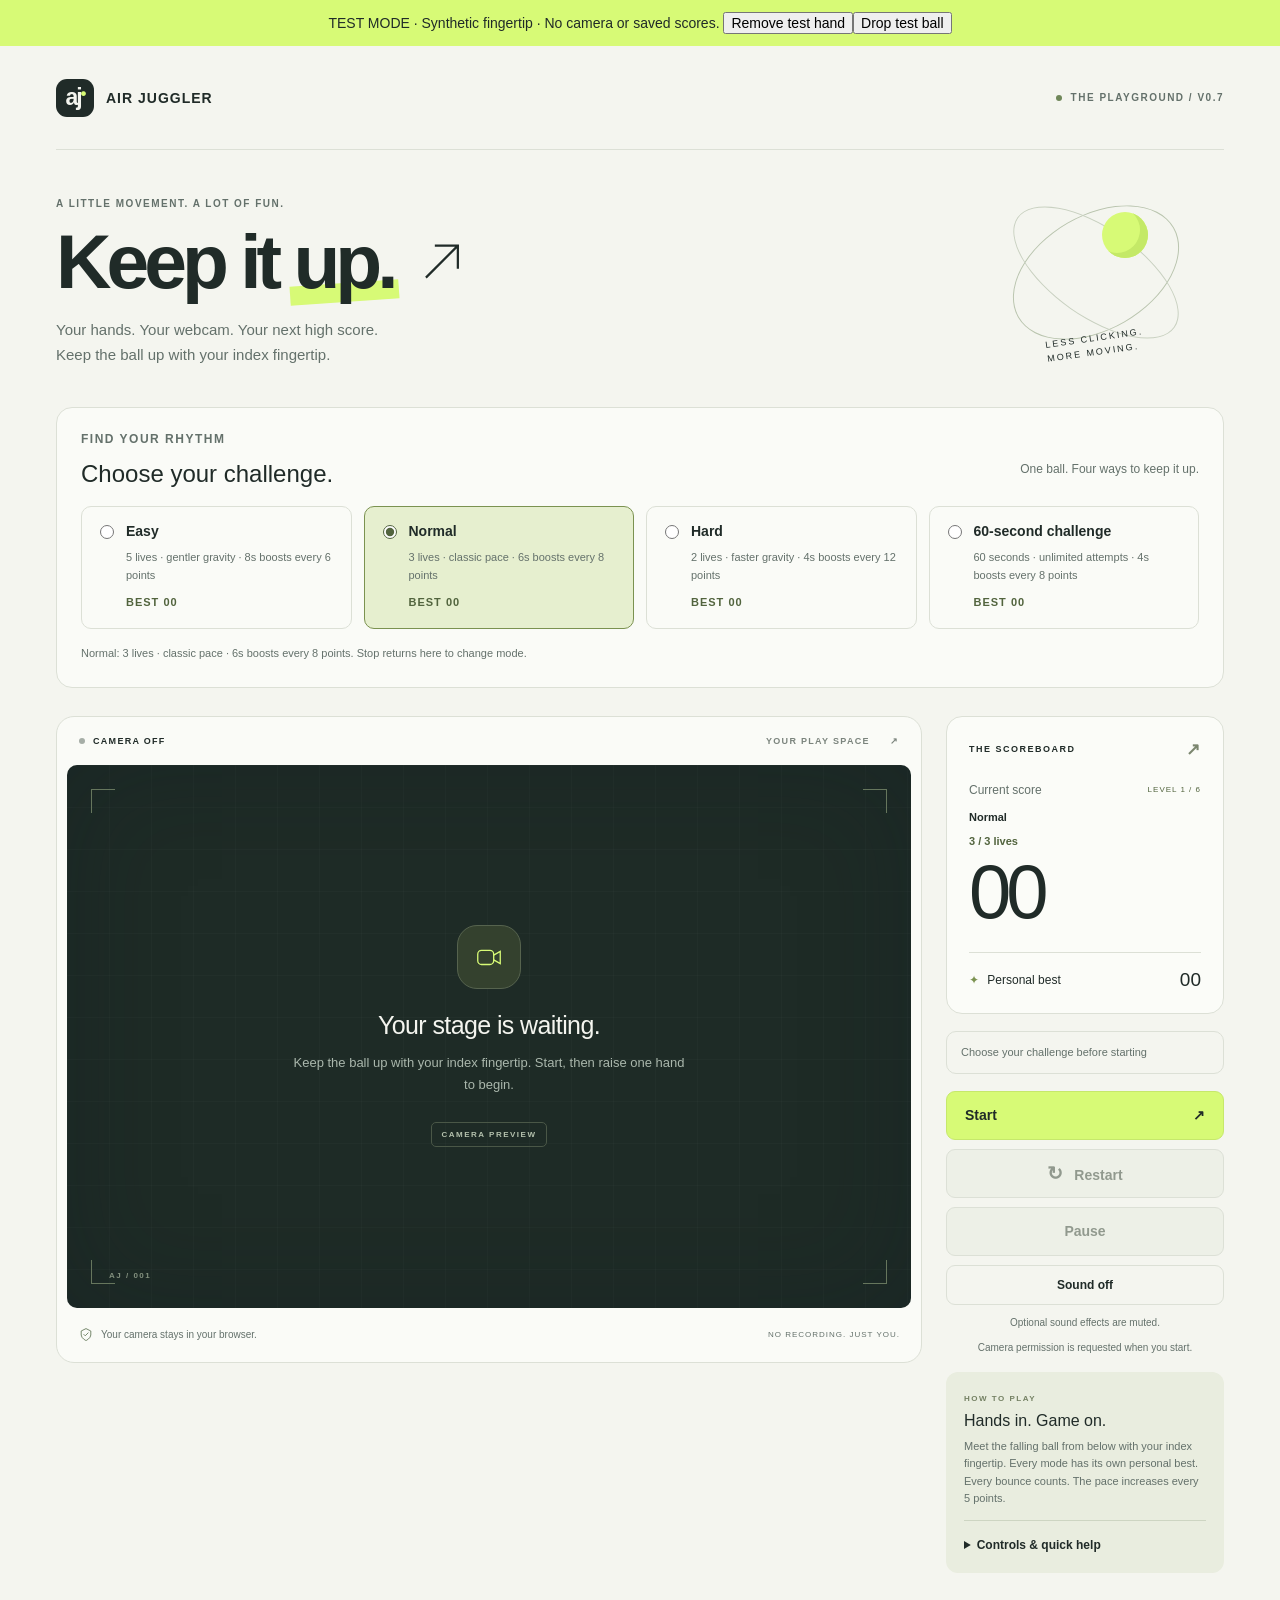
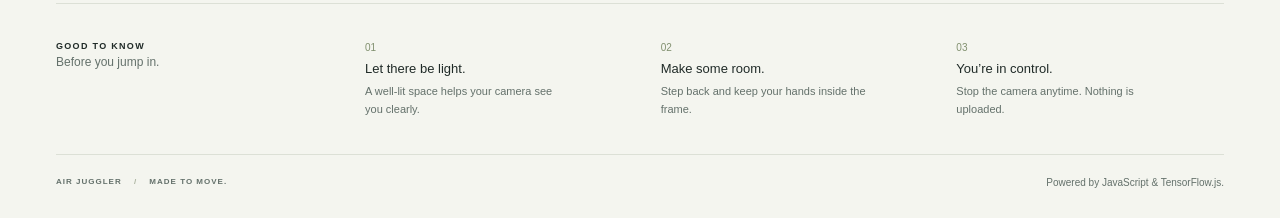
==== commit 50562c6f: "Add gameplay modes" ====
--- a/tests/gameplay-smoke.html
+++ b/tests/gameplay-smoke.html
@@ -24,12 +24,14 @@
 const { GameAudio } = await import('../js/audio.js');
 const { GameFeedback } = await import('../js/feedback.js');
 const { GameLoop } = await import('../js/game-loop.js');
-const { elements, renderState, renderScores, renderRound, flashScore, announceLevel, clearFeedback, renderSound } = await import('../js/ui.js');
+const { elements, renderState, renderScores, renderRound, flashScore, announceLevel, clearFeedback, renderSound, renderModeSelection } = await import('../js/ui.js');
 const overlay = new HandOverlay(elements.canvas, { videoWidth: 800, videoHeight: 600 });
 const audio = new GameAudio();
 const feedback = new GameFeedback(audio, flashScore, announceLevel);
 let present = true;
 let state = 'idle';
+let selectedMode = 'normal';
+const bests = { easy: 0, normal: 0, hard: 0, timed: 0 };
 let best = 0;
 let previousBest = 0;
 const loop = new GameLoop(overlay, (next, details) => {
@@ -37,7 +39,7 @@
   renderRound(state, details, best, previousBest);
   feedback.update(state, details);
   if (['paused', 'game-over', 'life-lost'].includes(state)) clearFeedback();
-}, (score) => { best = Math.max(best, score); renderScores(score, best); });
+}, (score) => { best = Math.max(best, score); bests[selectedMode] = best; renderScores(score, best); });
 function start() {
   feedback.reset();
   clearFeedback();
@@ -46,11 +48,11 @@
   previousBest = best;
   state = 'waiting';
   renderState(state);
-  loop.start();
+  loop.start(selectedMode);
 }
 elements.start.onclick = () => {
   if (state === 'idle') start();
-  else { loop.stop(); feedback.reset(); clearFeedback(); state = 'idle'; renderState(state); }
+  else { loop.stop(); feedback.reset(); clearFeedback(); state = 'idle'; renderState(state); renderModeSelection(selectedMode, (id) => bests[id]); }
 };
 elements.restart.onclick = start;
 elements.pause.onclick = () => loop.paused ? loop.resume() : loop.pause();
@@ -69,6 +71,14 @@
   loop.setHand(present ? { keypoints: [{ name: 'index_finger_tip', x: 400, y: 470 }] } : null);
 }, 50);
 window.addEventListener('pagehide', () => { clearInterval(timer); loop.stop(); audio.mute(); });
+document.querySelector('#mode-options').onchange = (event) => {
+  if (state !== 'idle') return;
+  selectedMode = event.target.value;
+  best = bests[selectedMode];
+  renderModeSelection(selectedMode, (id) => bests[id]);
+  renderScores(0, best);
+};
+renderModeSelection(selectedMode, (id) => bests[id]);
 renderScores(0, 0);
 renderState('idle');
 renderSound(true);
--- a/css/styles.css
+++ b/css/styles.css
@@ -954,3 +954,24 @@
 @media (max-width: 680px) {
   .power-status { grid-column: 1 / -1; grid-row: 2; }
 }
+
+.mode-selection { margin-bottom: 28px; padding: 24px; border: 1px solid var(--line); border-radius: 16px; background: #fafbf7; }
+.mode-heading { display: flex; align-items: center; justify-content: space-between; gap: 16px; }
+.mode-heading h2 { font: 500 24px var(--display); margin: 0 0 18px; }
+.mode-heading p { color: var(--muted); font-size: 12px; }
+.mode-selection fieldset { border: 0; margin: 0; padding: 0; }
+.mode-options { display: grid; grid-template-columns: repeat(4, 1fr); gap: 12px; }
+.mode-option { display: grid; grid-template-columns: 18px 1fr; gap: 10px; padding: 16px; border: 1px solid var(--line); border-radius: 10px; cursor: pointer; }
+.mode-option:has(input:checked) { background: #e6efcf; border-color: #7b9250; }
+.mode-option:focus-within { outline: 3px solid #567729; outline-offset: 3px; }
+.mode-option input { accent-color: #52643e; margin: 2px 0 0; }
+.mode-option strong { font: 600 14px var(--display); }
+.mode-option span, .mode-option small { grid-column: 2; font-size: 11px; line-height: 1.6; color: var(--muted); }
+.mode-option small { font-weight: 700; letter-spacing: 1px; color: #52643e; }
+#mode-description { margin: 16px 0 0; font-size: 11px; line-height: 1.6; color: var(--muted); }
+.mode-status { display: flex; gap: 8px; justify-content: space-between; margin-top: 14px; font-size: 11px; font-weight: 600; }
+#challenge-timer { font-variant-numeric: tabular-nums; }
+#challenge-timer[data-urgent="true"] { color: #a1442f; }
+.visually-hidden { position: absolute; width: 1px; height: 1px; padding: 0; margin: -1px; overflow: hidden; clip-path: inset(50%); white-space: nowrap; border: 0; }
+@media (max-width: 950px) { .mode-options { grid-template-columns: repeat(2, 1fr); } }
+@media (max-width: 480px) { .mode-selection { padding: 16px; } .mode-heading { display: block; } .mode-options { grid-template-columns: 1fr; } }
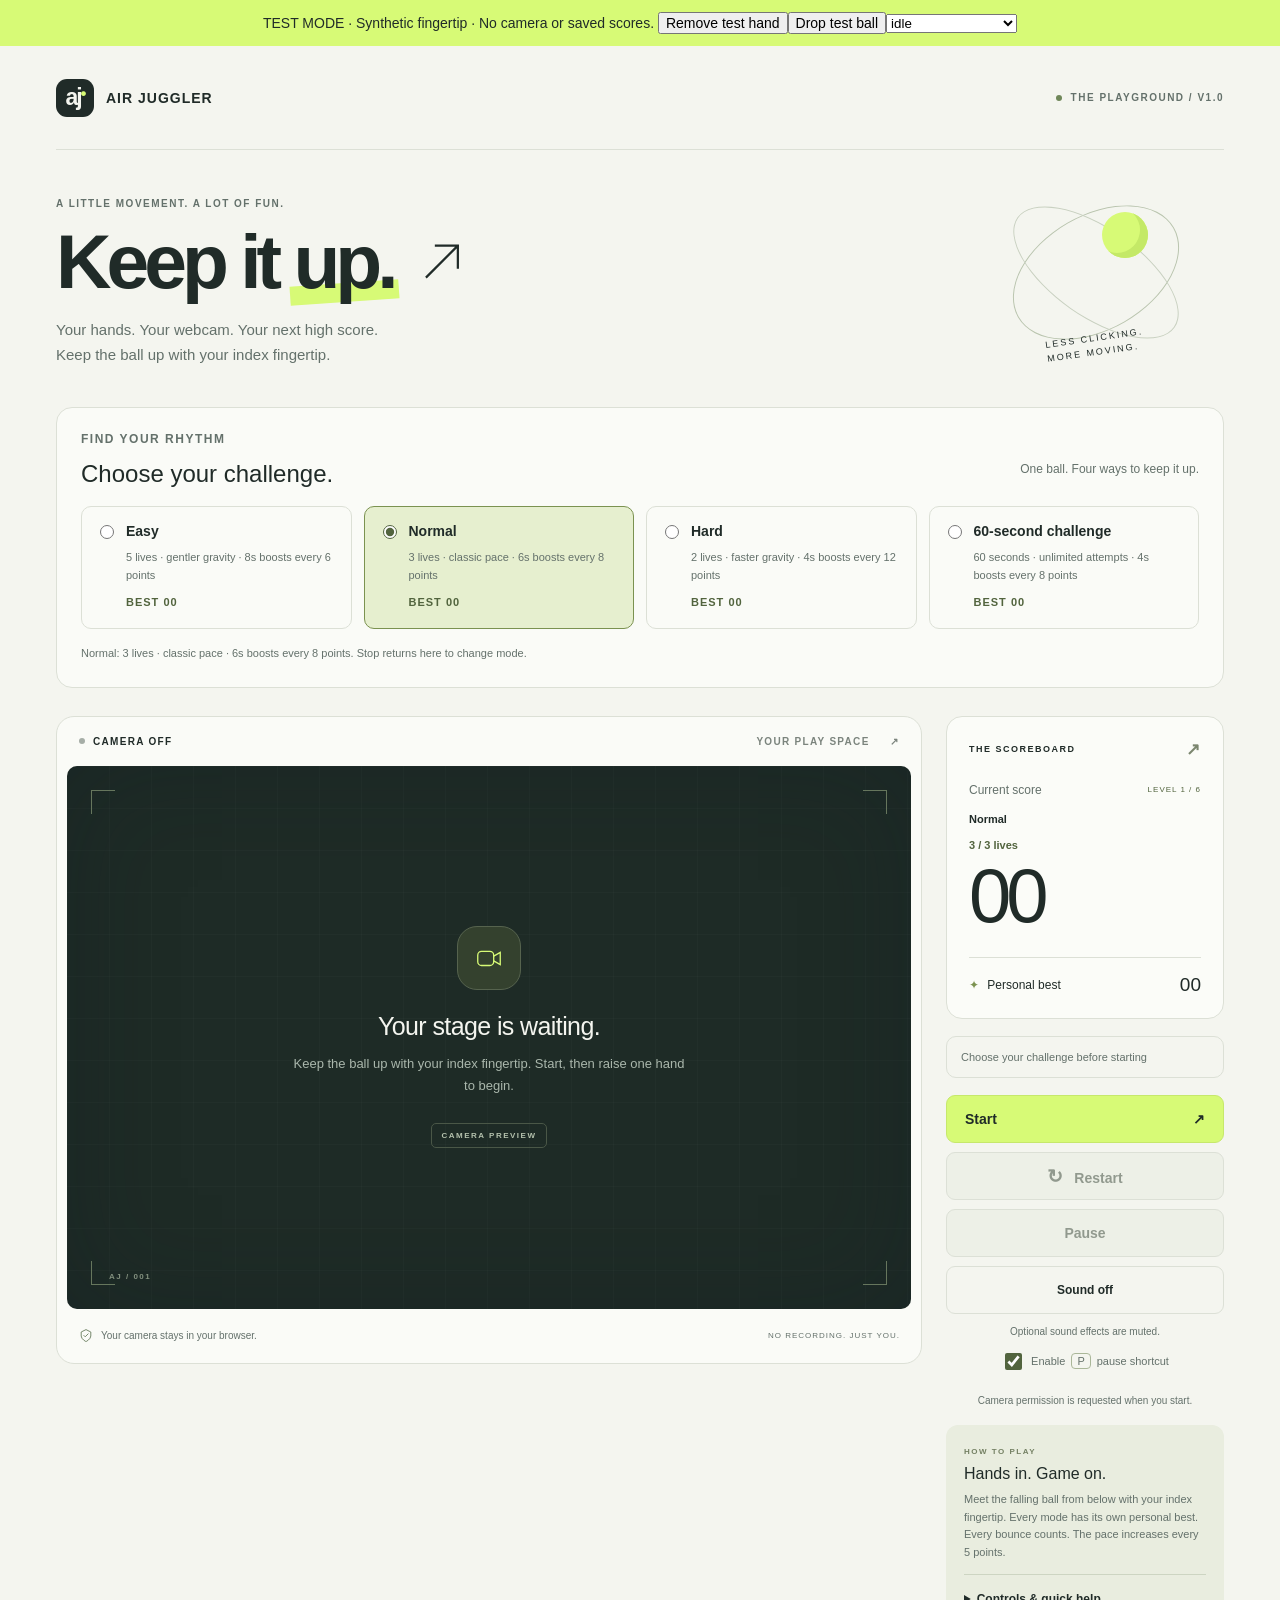
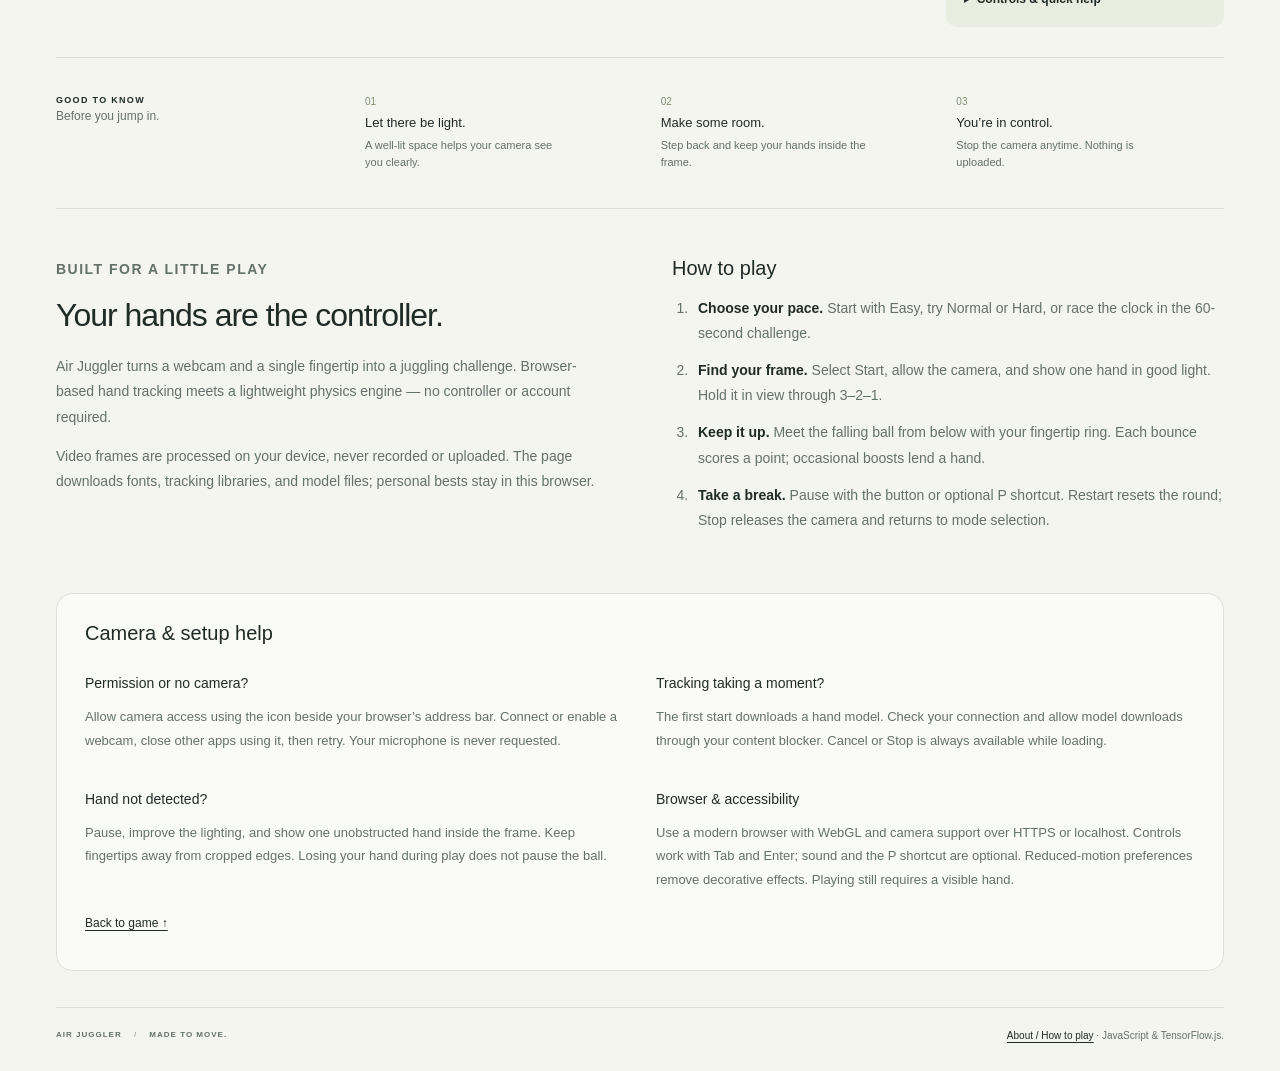
==== commit 1d4cda33: "Polish Air Juggler for release" ====
--- a/tests/gameplay-smoke.html
+++ b/tests/gameplay-smoke.html
@@ -19,12 +19,19 @@
 const drop = document.createElement('button');
 drop.textContent = 'Drop test ball';
 banner.append(drop);
+const states = document.createElement('select');
+states.setAttribute('aria-label', 'Preview setup state');
+for (const value of ['idle', 'loading', 'model-loading', 'permission-denied', 'no-camera', 'error']) {
+  const option = document.createElement('option');
+  option.value = value; option.textContent = value; states.append(option);
+}
+banner.append(states);
 document.body.prepend(banner);
 const { HandOverlay } = await import('../js/overlay.js');
 const { GameAudio } = await import('../js/audio.js');
 const { GameFeedback } = await import('../js/feedback.js');
 const { GameLoop } = await import('../js/game-loop.js');
-const { elements, renderState, renderScores, renderRound, flashScore, announceLevel, clearFeedback, renderSound, renderModeSelection } = await import('../js/ui.js');
+const { elements, renderState, renderScores, renderRound, flashScore, announceLevel, clearFeedback, renderSound, renderModeSelection, renderShortcut, SETUP_STATES } = await import('../js/ui.js');
 const overlay = new HandOverlay(elements.canvas, { videoWidth: 800, videoHeight: 600 });
 const audio = new GameAudio();
 const feedback = new GameFeedback(audio, flashScore, announceLevel);
@@ -51,8 +58,8 @@
   loop.start(selectedMode);
 }
 elements.start.onclick = () => {
-  if (state === 'idle') start();
-  else { loop.stop(); feedback.reset(); clearFeedback(); state = 'idle'; renderState(state); renderModeSelection(selectedMode, (id) => bests[id]); }
+  if (SETUP_STATES.includes(state)) start();
+  else { loop.stop(); feedback.reset(); clearFeedback(); state = 'idle'; renderState(state); renderModeSelection(selectedMode, (id) => bests[id]); renderScores(0, best); }
 };
 elements.restart.onclick = start;
 elements.pause.onclick = () => loop.paused ? loop.resume() : loop.pause();
@@ -62,6 +69,19 @@
     renderSound(audio.muted, !enabled);
   } else { audio.mute(); renderSound(true); }
 };
+states.onchange = () => {
+  loop.stop(); feedback.reset(); clearFeedback();
+  state = states.value;
+  renderState(state, state === 'error' ? 'Could not start hand tracking. Check your connection and WebGL support, then try again.' : '');
+};
+elements.shortcut.onchange = renderShortcut;
+document.addEventListener('keydown', (event) => {
+  if (!event.repeat && !event.ctrlKey && !event.metaKey && !event.altKey &&
+      !event.target.closest('input, textarea, select, [contenteditable="true"]') &&
+      event.key.toLowerCase() === 'p' && elements.shortcut.checked && !elements.pause.disabled) {
+    event.preventDefault(); loop.paused ? loop.resume() : loop.pause();
+  }
+});
 remove.onclick = () => {
   present = !present;
   remove.textContent = present ? 'Remove test hand' : 'Restore test hand';
@@ -72,7 +92,7 @@
 }, 50);
 window.addEventListener('pagehide', () => { clearInterval(timer); loop.stop(); audio.mute(); });
 document.querySelector('#mode-options').onchange = (event) => {
-  if (state !== 'idle') return;
+  if (!SETUP_STATES.includes(state)) return;
   selectedMode = event.target.value;
   best = bests[selectedMode];
   renderModeSelection(selectedMode, (id) => bests[id]);
--- a/css/styles.css
+++ b/css/styles.css
@@ -234,10 +234,6 @@
   border-radius:50%
 }
 
-.status-dot[data-state=ready] {
-  background:#709b3a
-}
-
 .status-dot[data-state=error] {
   background:#c45c46
 }
@@ -665,10 +661,6 @@
   border-color:#bc866b
 }
 
-.stage[data-state=ready] .stage-coordinate {
-  display:none
-}
-
 @keyframes pulse {
   50% {
     opacity:.45
@@ -696,7 +688,7 @@
     display:none
   }
   .orbit {
-    margin-right:0
+    display:none
   }
   .setup-guide {
     gap:20px
@@ -835,12 +827,8 @@
 .stage[data-state="model-loading"] .camera-icon {
   animation: pulse 1.3s ease-in-out infinite;
 }
-.stage[data-state="tracking"] .stage-coordinate,
 .stage[data-state="no-hand"] .stage-coordinate {
   display: none;
-}
-.status-dot[data-state="tracking"] {
-  background: #709b3a;
 }
 .status-dot[data-state="no-hand"],
 .status-dot[data-state="model-loading"] {
@@ -975,3 +963,72 @@
 .visually-hidden { position: absolute; width: 1px; height: 1px; padding: 0; margin: -1px; overflow: hidden; clip-path: inset(50%); white-space: nowrap; border: 0; }
 @media (max-width: 950px) { .mode-options { grid-template-columns: repeat(2, 1fr); } }
 @media (max-width: 480px) { .mode-selection { padding: 16px; } .mode-heading { display: block; } .mode-options { grid-template-columns: 1fr; } }
+
+/* Release layout: readable support content and touch-friendly controls. */
+html { scroll-padding-top: 20px; }
+.skip-link { position: fixed; left: 16px; top: -80px; z-index: 10; padding: 12px 18px; background: var(--ink); color: white; border-radius: 8px; }
+.skip-link:focus { top: 16px; }
+.noscript-message { padding: 20px; background: var(--accent); text-align: center; }
+.site-footer a, .camera-help a { color: var(--ink); text-underline-offset: 3px; }
+.camera-help-link { display: block; margin: 14px auto 0; color: var(--accent); text-underline-offset: 4px; font-size: 13px; padding: 8px; }
+.shortcut-setting { display: flex; align-items: center; justify-content: center; gap: 6px; min-height: 44px; color: var(--muted); font-size: 11px; cursor: pointer; }
+.shortcut-setting input { accent-color: #52643e; width: 17px; height: 17px; }
+input:focus-visible { outline: 3px solid #567729; outline-offset: 4px; }
+.button { min-height: 48px; }
+.control-panel, .stage-card, .score-card, .action-card { min-width: 0; }
+.mode-status { flex-wrap: wrap; line-height: 1.5; }
+.stage-toolbar { font-size: 10px; }
+.stage { width: calc(100% - 20px); min-width: 0; }
+.stage-message { max-width: min(460px, 100%); min-width: 0; }
+.stage:is([data-state="permission-denied"], [data-state="no-camera"]) .camera-icon { border-color: #bc866b; }
+.stage:is([data-state="error"], [data-state="permission-denied"], [data-state="no-camera"]) .preview-tag { display: none; }
+.status-dot:is([data-state="permission-denied"], [data-state="no-camera"]) { background: #c45c46; }
+.stage[data-state="no-hand"] .live-caption { border: 1px solid #c9b879; }
+.about-section { display: grid; grid-template-columns: 1fr 1fr; gap: 64px; padding: 48px 0; border-top: 1px solid var(--line); }
+.about-section h2 { font: 500 32px/1.2 var(--display); letter-spacing: -1px; margin: 0 0 20px; }
+.about-section h3, .camera-help h2 { font: 500 20px var(--display); margin: 0 0 16px; }
+.about-section p, .about-section li, .camera-help p { color: var(--muted); font-size: 14px; line-height: 1.8; }
+.about-section ol { padding-left: 20px; margin: 0; }
+.about-section li { padding-left: 6px; margin-bottom: 12px; }
+.about-section strong { color: var(--ink); }
+.camera-help { padding: 28px; margin-bottom: 36px; border: 1px solid var(--line); border-radius: 16px; background: #fafbf7; }
+.help-grid { display: grid; grid-template-columns: repeat(2, 1fr); gap: 12px 32px; }
+.help-grid h3 { font: 500 14px var(--display); }
+.help-grid p { font-size: 13px; }
+.camera-help > a { display: inline-block; padding: 12px 0; font-size: 12px; }
+@media (max-width: 950px) and (min-width: 681px) {
+  .play-layout { grid-template-columns: 1fr; }
+  .stage { aspect-ratio: 16 / 10; }
+  .control-panel { display: grid; grid-template-columns: 1fr 1fr; gap: 16px; }
+  .score-card { grid-column: 1; grid-row: 1; }
+  .action-card { grid-column: 2; grid-row: 1 / 3; }
+  .power-status { grid-column: 1; grid-row: 2; }
+  .coming-card { grid-column: 1 / -1; }
+}
+@media (max-width: 680px) {
+  .page-shell { padding: 0 16px; }
+  .build-tag { letter-spacing: 0.3px; }
+  .control-panel { grid-template-columns: 1fr; }
+  .score-card { display: grid; grid-template-columns: 1fr 1fr; gap: 8px 16px; }
+  .score-heading, .high-score { grid-column: 1 / -1; }
+  .score-label { grid-column: 1 / -1; margin: 6px 0 0; font-size: 12px; }
+  .mode-status { grid-column: 1; margin: 0; }
+  .round-status { grid-column: 1; margin: 0; align-self: start; }
+  .score-value { grid-column: 2; grid-row: 3 / 5; margin: 0; text-align: right; font-size: 52px; }
+  .power-status { grid-column: auto; grid-row: auto; }
+  .action-card { display: grid; grid-template-columns: 1fr 1fr; gap: 10px; }
+  .action-card .button { margin: 0; }
+  .action-card > p, .shortcut-setting { grid-column: 1 / -1; margin: 0; }
+  .stage { min-height: 340px; }
+  .stage-message { padding: 24px 16px; }
+  .stage-message h2 { font-size: 22px; }
+  .stage-message p { font-size: 12px; }
+  .stage-toolbar { padding: 14px; gap: 8px; }
+  .stage-label { font-size: 8px; letter-spacing: 0.5px; }
+  .stage-footer { padding: 15px; }
+  .live-caption { font-size: 11px; bottom: 12px; }
+  .about-section, .help-grid { grid-template-columns: 1fr; gap: 20px; }
+  .about-section { padding: 32px 0; }
+  .about-section h2 { font-size: 28px; }
+  .camera-help { padding: 20px; }
+}
